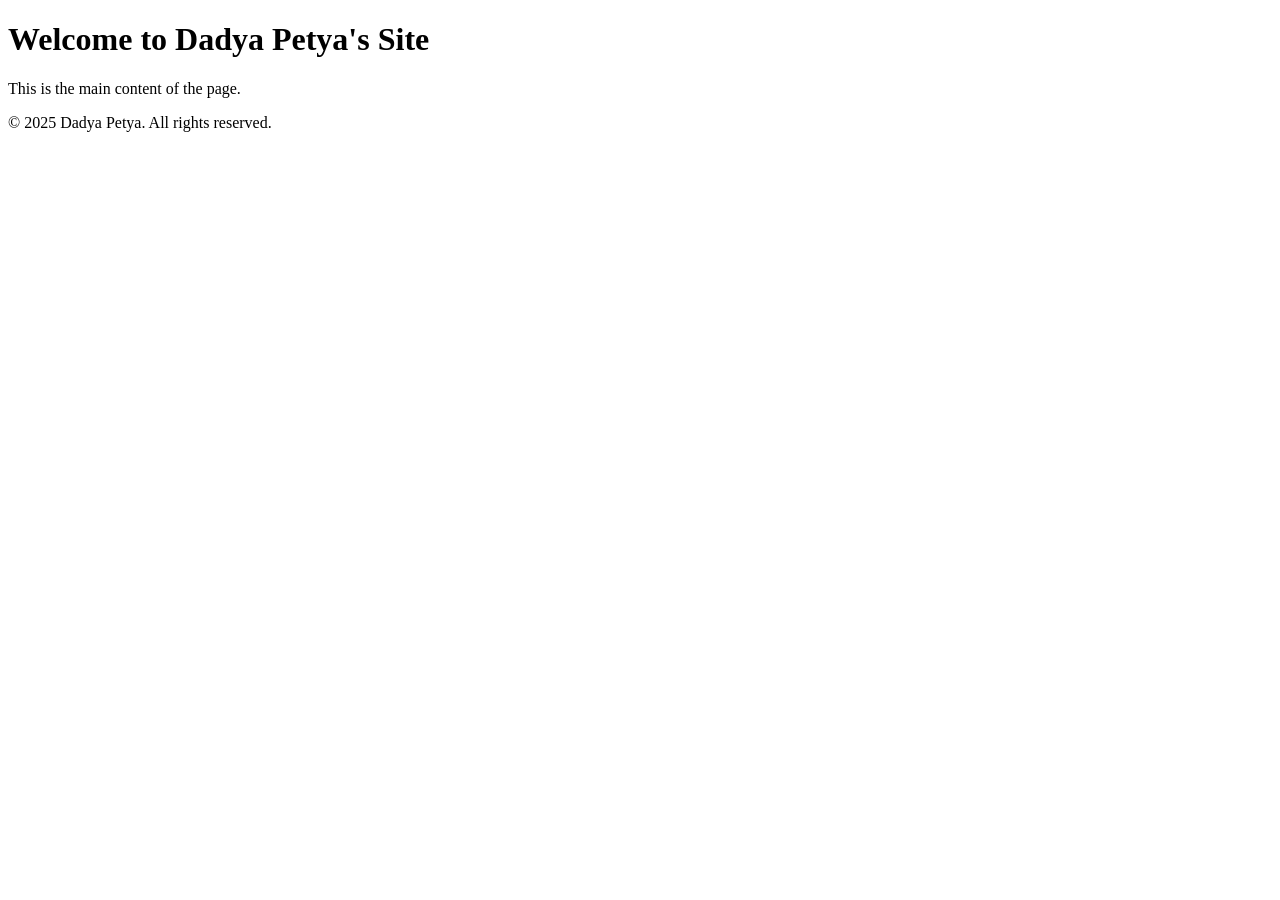
==== index.html @ a1401a0d "rename index.html" ====
<!DOCTYPE html>
<html lang="en">
<head>
    <meta charset="UTF-8">
    <meta name="viewport" content="width=device-width, initial-scale=1.0">
    <title>Dadya Petya Site</title>
</head>
<body>
    <header>
        <h1>Welcome to Dadya Petya's Site</h1>
    </header>
    <main>
        <p>This is the main content of the page.</p>
    </main>
    <footer>
        <p>&copy; 2025 Dadya Petya. All rights reserved.</p>
    </footer>
</body>
</html>
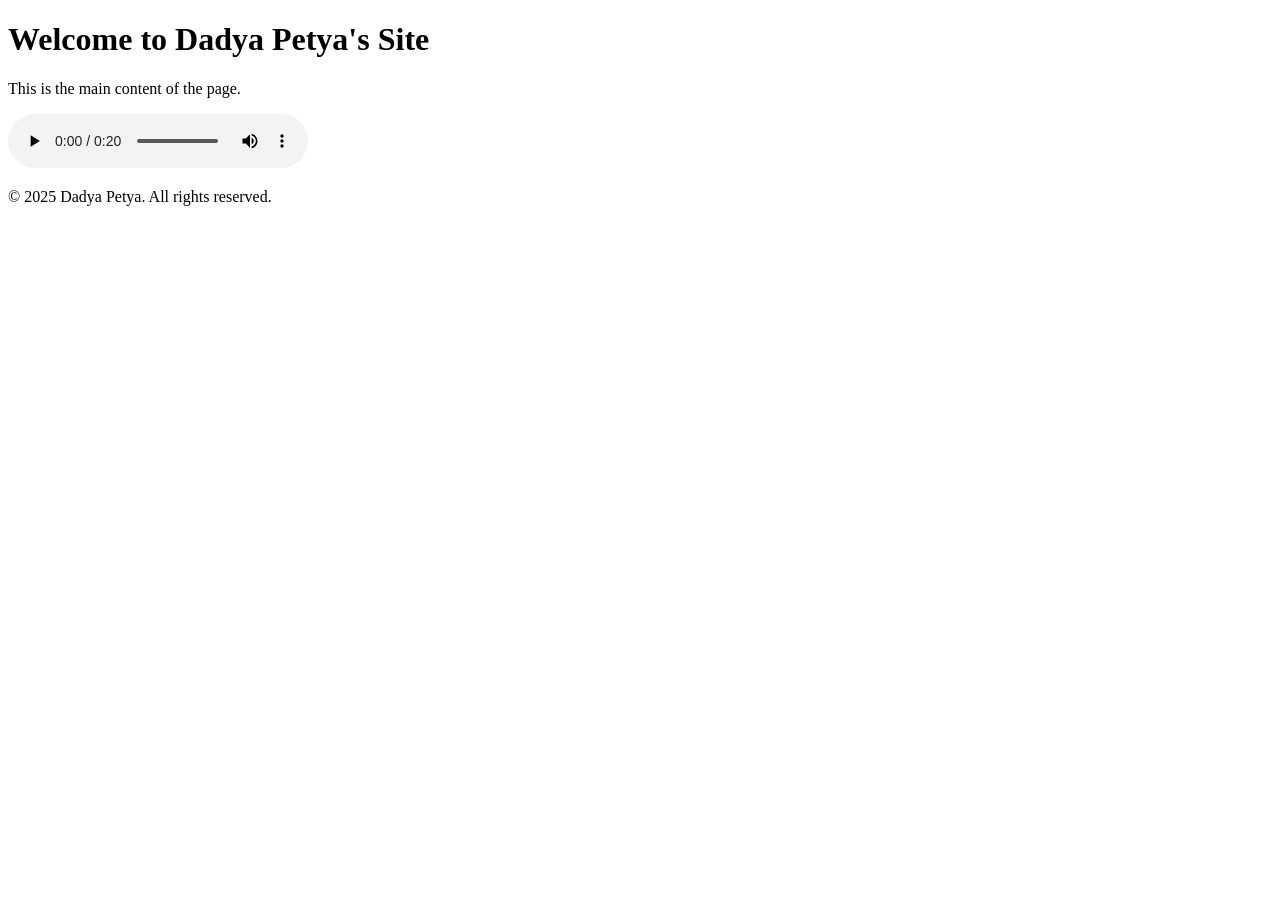
==== commit ebc3a996: "add song" ====
--- a/index.html
+++ b/index.html
@@ -11,6 +11,10 @@
     </header>
     <main>
         <p>This is the main content of the page.</p>
+        <audio controls>
+            <source src="dyadya_comeback.mp3" type="audio/mpeg">
+            Your browser does not support the audio element.
+        </audio>
     </main>
     <footer>
         <p>&copy; 2025 Dadya Petya. All rights reserved.</p>
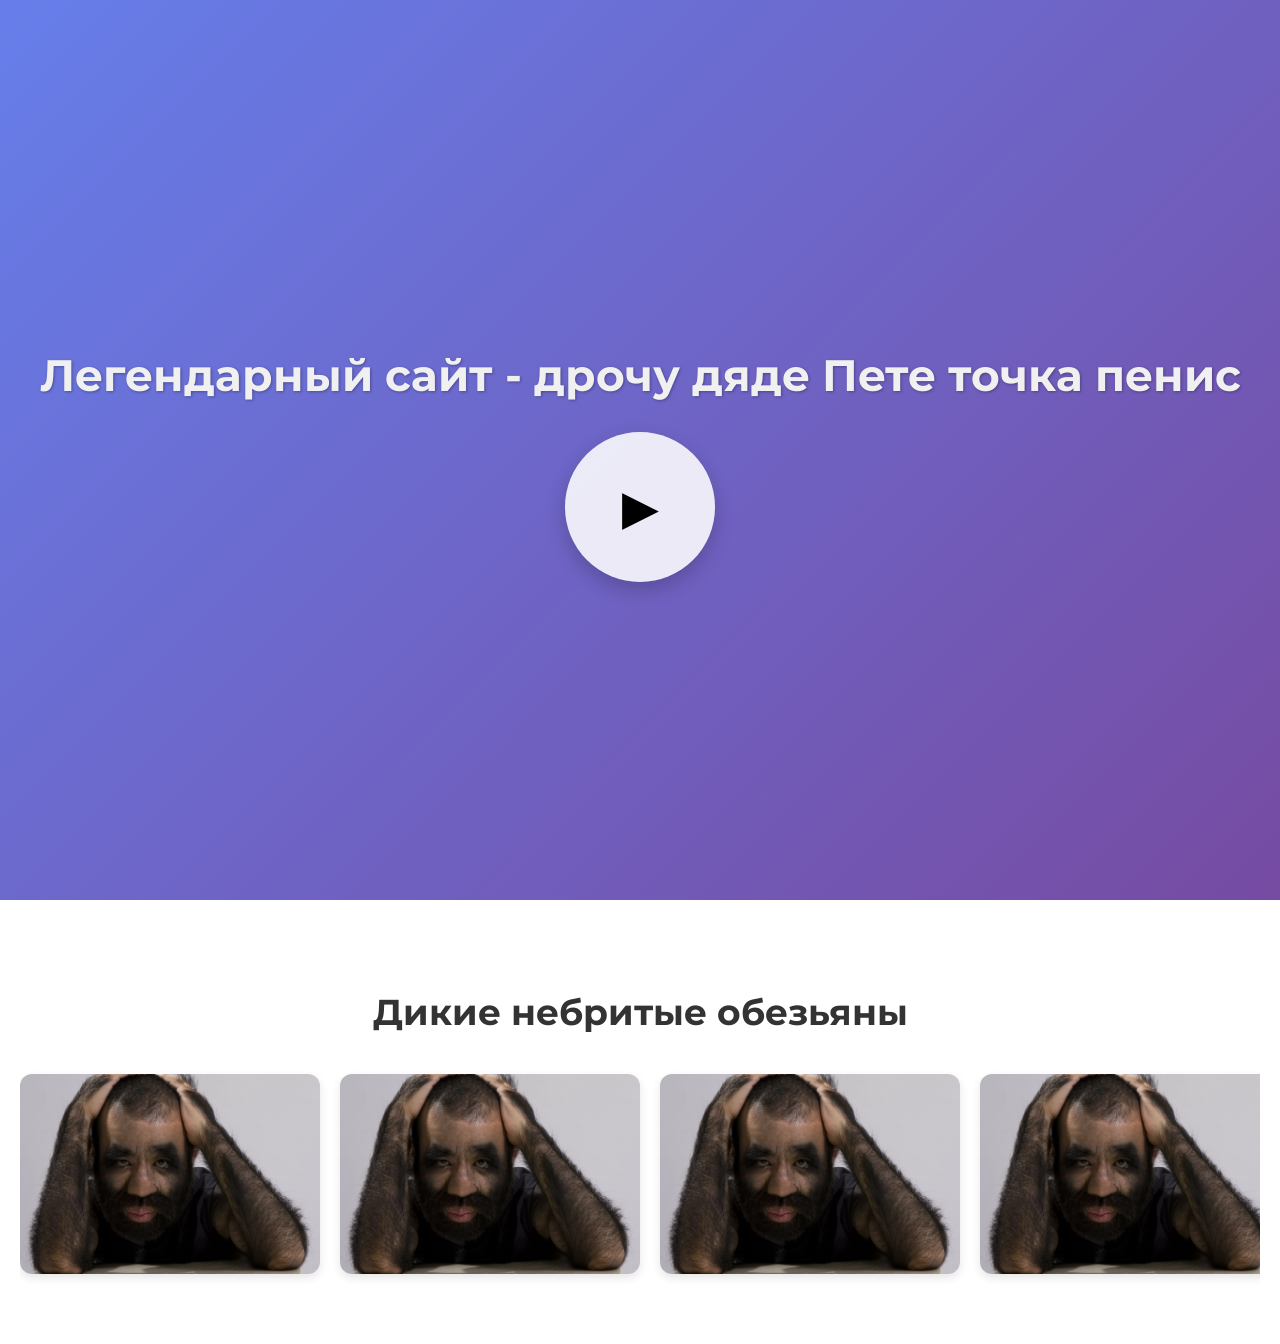
==== commit 8e690f48: "add photo and update css" ====
--- a/index.html
+++ b/index.html
@@ -1,23 +1,48 @@
 <!DOCTYPE html>
 <html lang="en">
 <head>
-    <meta charset="UTF-8">
-    <meta name="viewport" content="width=device-width, initial-scale=1.0">
-    <title>Dadya Petya Site</title>
+  <meta charset="UTF-8">
+  <title>Дяде Пете</title>
+  <link rel="icon" type="image/x-icon" href="favicon.ico">
+  <link rel="stylesheet" href="style.css">
+  <link href="https://fonts.googleapis.com/css2?family=Montserrat:wght@600&display=swap" rel="stylesheet">
 </head>
 <body>
-    <header>
-        <h1>Welcome to Dadya Petya's Site</h1>
-    </header>
-    <main>
-        <p>This is the main content of the page.</p>
-        <audio controls>
-            <source src="dyadya_comeback.mp3" type="audio/mpeg">
-            Your browser does not support the audio element.
-        </audio>
-    </main>
-    <footer>
-        <p>&copy; 2025 Dadya Petya. All rights reserved.</p>
-    </footer>
+
+  <div class="hero-section">
+    <h1 class="title">Легендарный сайт - дрочу дяде Пете точка пенис</h1>
+    <button class="player-button" onclick="togglePlay()">▶</button>
+    <audio id="audio" src="dyadya_comeback.mp3"></audio>
+  </div>
+
+  <div class="carousel-section">
+    <h2 class="carousel-title">Дикие небритые обезьяны</h2>
+    <div class="carousel">
+      <img src="makaka.jpg" alt="Image 1">
+      <img src="makaka.jpg" alt="Image 2">
+      <img src="makaka.jpg" alt="Image 3">
+      <img src="makaka.jpg" alt="Image 4">
+    </div>
+  </div>
+
+  <script>
+    const audio = document.getElementById("audio");
+    const button = document.querySelector(".player-button");
+
+    function togglePlay() {
+      if (audio.paused) {
+        audio.play();
+        button.textContent = '⏸';
+      } else {
+        audio.pause();
+        button.textContent = '▶';
+      }
+    }
+
+    audio.addEventListener('ended', () => {
+      button.textContent = '▶';
+    });
+  </script>
+
 </body>
-</html>+</html>
--- a/style.css
+++ b/style.css
@@ -0,0 +1,73 @@
+/* Главная секция с плеером */
+body {
+    margin: 0;
+    font-family: Arial, sans-serif;
+  }
+  
+  .hero-section {
+    height: 100vh;
+    background: linear-gradient(135deg, #667eea, #764ba2);
+    display: flex;
+    flex-direction: column;
+    justify-content: center;
+    align-items: center;
+    text-align: center;
+  }
+  
+  .title {
+    font-family: 'Montserrat', sans-serif;
+    font-size: 44px;
+    color: #f0f0f0;
+    margin-bottom: 30px;
+    text-shadow: 1px 1px 3px rgba(0,0,0,0.3);
+  }
+  
+  .player-button {
+    width: 150px;
+    height: 150px;
+    border-radius: 50%;
+    background-color: #ffffffdd;
+    border: none;
+    box-shadow: 0 8px 20px rgba(0, 0, 0, 0.2);
+    font-size: 48px;
+    cursor: pointer;
+    transition: transform 0.2s ease;
+  }
+  
+  .player-button:hover {
+    transform: scale(1.1);
+  }
+  
+  /* Секция карусели */
+  .carousel-section {
+    background-color: white;
+    padding: 60px 20px;
+    text-align: center;
+  }
+  
+  .carousel-title {
+    font-family: 'Montserrat', sans-serif;
+    font-size: 36px;
+    margin-bottom: 30px;
+    color: #333;
+  }
+  
+  .carousel {
+    display: flex;
+    overflow-x: auto;
+    gap: 20px;
+    padding: 10px;
+    scroll-snap-type: x mandatory;
+    -webkit-overflow-scrolling: touch;
+  }
+  
+  .carousel img {
+    width: 300px;
+    height: 200px;
+    object-fit: cover;
+    border-radius: 12px;
+    scroll-snap-align: start;
+    flex-shrink: 0;
+    box-shadow: 0 4px 10px rgba(0,0,0,0.1);
+  }
+  
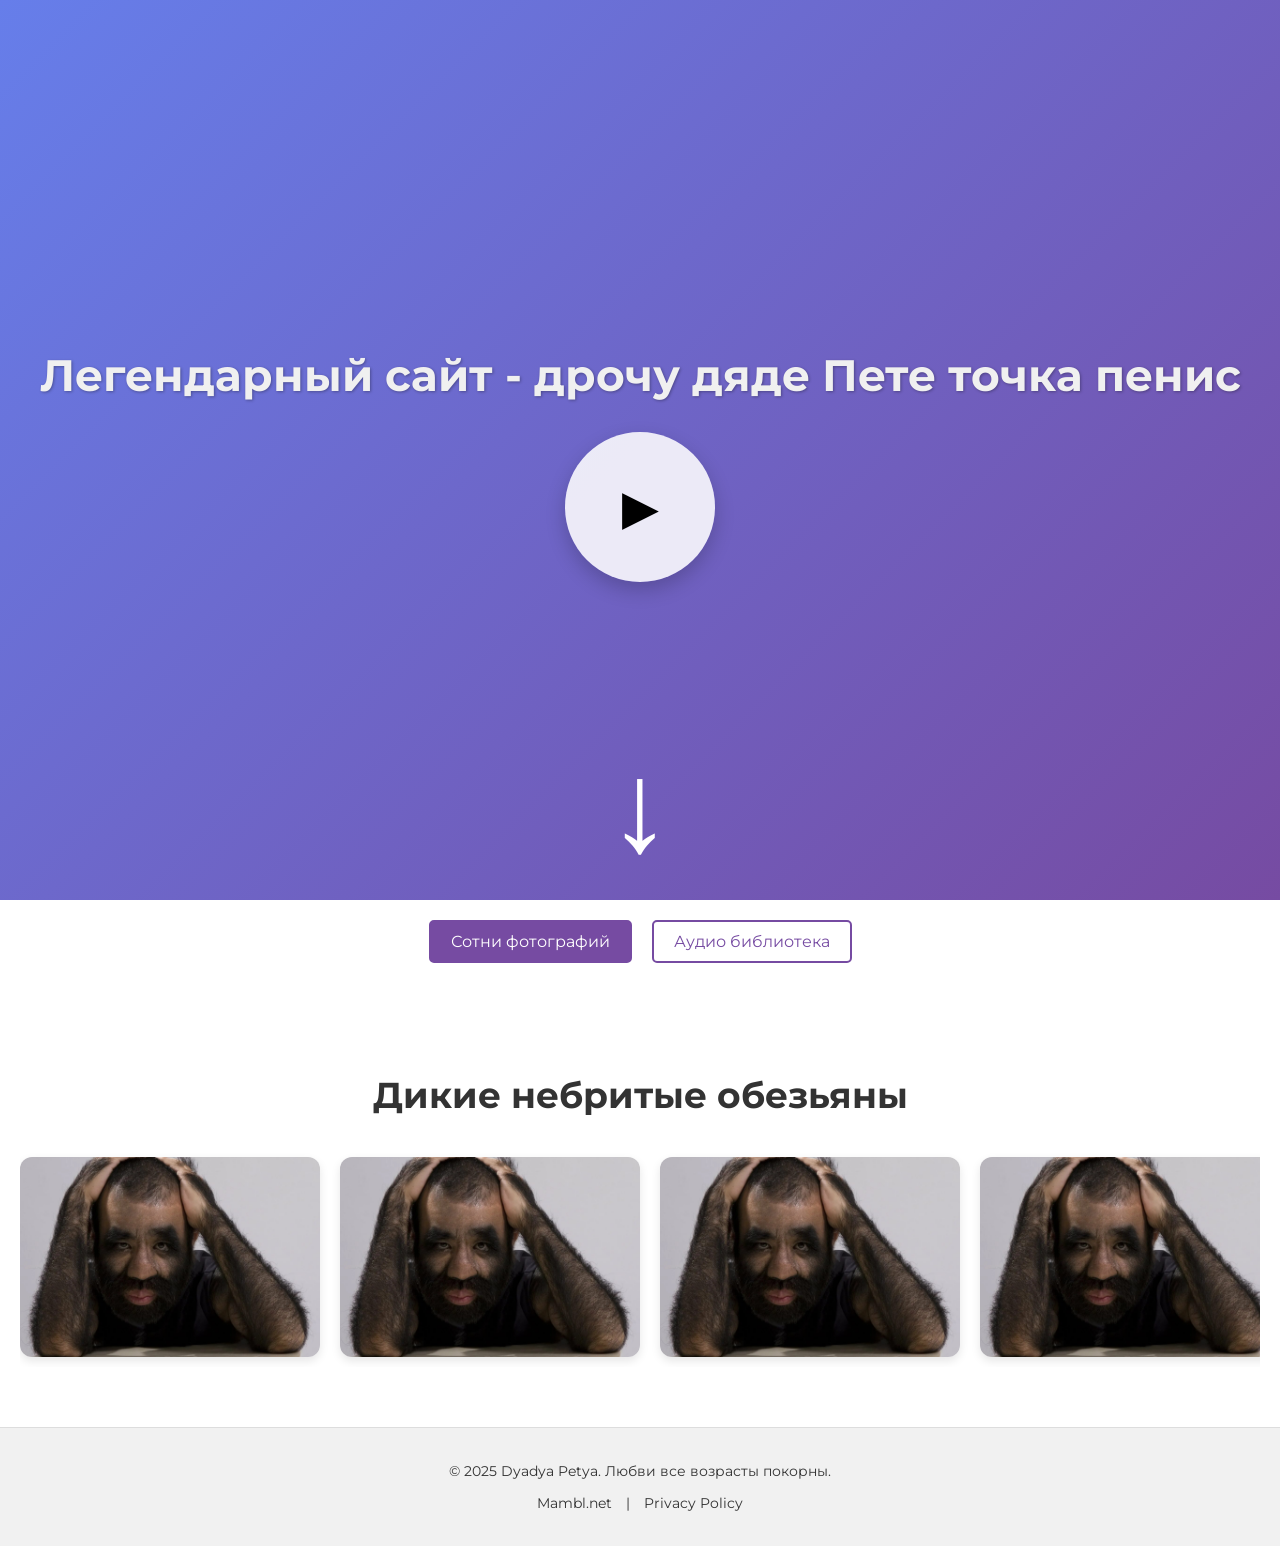
==== commit e1dbc302: "add music" ====
--- a/index.html
+++ b/index.html
@@ -11,11 +11,45 @@
 
   <div class="hero-section">
     <h1 class="title">Легендарный сайт - дрочу дяде Пете точка пенис</h1>
-    <button class="player-button" onclick="togglePlay()">▶</button>
-    <audio id="audio" src="dyadya_comeback.mp3"></audio>
+    <button class="player-button" onclick="togglePlay('audio')">▶</button>
+    <audio id="audio" src="music/dyadya_comeback.mp3"></audio>
+    <div class="scroll-down">&#8595;</div>
   </div>
+  
+  <div class="toggle-buttons">
+    <button id="show-photos" class="toggle-button active">Сотни фотографий</button>
+    <button id="show-audio" class="toggle-button">Аудио библиотека</button>
+  </div>
+  
+  <div id="audio-section" class="content-section" style="display: none;">
+    <div class="custom-audio-player">
+      <h1>Легендарная реклама</h1>
+      <button class="player-button" onclick="togglePlay('legend_reklama')">▶</button>
+      <audio id="legend_reklama" src="music/dyadya_comeback.mp3"></audio>
 
-  <div class="carousel-section">
+      <h1>Запрещенное порно</h1>
+      <button class="player-button" onclick="togglePlay('banned')">▶</button>
+      <audio id="banned" src="music/banned.mp3"></audio>
+
+      <h1>Реклама порносайта</h1>
+      <button class="player-button" onclick="togglePlay('reklama_pornsite')">▶</button>
+      <audio id="reklama_pornsite" src="music/reklama_pornosajta.mp3"></audio>
+
+      <h1>Два бидона</h1>
+      <button class="player-button" onclick="togglePlay('two_bidon')">▶</button>
+      <audio id="two_bidon" src="music/DvaBidona.mp3"></audio>
+
+      <h1>Я приду когда зацветет весна</h1>
+      <button class="player-button" onclick="togglePlay('spring')">▶</button>
+      <audio id="spring" src="music/gitler_sad.mp3"></audio>
+
+      <h1>Лучший друг</h1>
+      <button class="player-button" onclick="togglePlay('best_friend')">▶</button>
+      <audio id="best_friend" src="music/BestFriend.mp3"></audio>
+    </div>
+  </div>
+  
+  <div id="carousel-section" class="carousel-section content-section">
     <h2 class="carousel-title">Дикие небритые обезьяны</h2>
     <div class="carousel">
       <img src="makaka.jpg" alt="Image 1">
@@ -25,24 +59,12 @@
     </div>
   </div>
 
-  <script>
-    const audio = document.getElementById("audio");
-    const button = document.querySelector(".player-button");
+  <footer class="footer">
+    <p>&copy; 2025 Dyadya Petya. Любви все возрасты покорны.</p>
+    <p><a href="https://mambl.net/" target="_blank">Mambl.net</a> | <a href="#">Privacy Policy</a></p>
+  </footer>  
 
-    function togglePlay() {
-      if (audio.paused) {
-        audio.play();
-        button.textContent = '⏸';
-      } else {
-        audio.pause();
-        button.textContent = '▶';
-      }
-    }
-
-    audio.addEventListener('ended', () => {
-      button.textContent = '▶';
-    });
-  </script>
+  <script src="script.js"></script>
 
 </body>
 </html>
--- a/style.css
+++ b/style.css
@@ -12,7 +12,8 @@
     justify-content: center;
     align-items: center;
     text-align: center;
-  }
+    position: relative; /* Нужно для стрелки */
+  }  
   
   .title {
     font-family: 'Montserrat', sans-serif;
@@ -70,4 +71,89 @@
     flex-shrink: 0;
     box-shadow: 0 4px 10px rgba(0,0,0,0.1);
   }
+  
+  .scroll-down {
+    position: absolute;
+    bottom: 20px;
+    font-size: 128px;
+    animation: blink 1.2s infinite;
+    color: #fff;
+    opacity: 0.8;
+    transition: opacity 0.3s ease;
+  }  
+  
+  .footer {
+    background-color: #f1f1f1;
+    color: #333;
+    padding: 20px 10px;
+    text-align: center;
+    font-family: 'Montserrat', sans-serif;
+    font-size: 14px;
+    border-top: 1px solid #ddd;
+  }
+  
+  .footer a {
+    color: #333;
+    text-decoration: none;
+    margin: 0 10px;
+  }
+  
+  .footer a:hover {
+    text-decoration: underline;
+  }
+  
+  .toggle-buttons {
+    display: flex;
+    justify-content: center;
+    background-color: white;
+    padding: 20px;
+    gap: 20px;
+  }
+  
+  .toggle-button {
+    font-family: 'Montserrat', sans-serif;
+    padding: 10px 20px;
+    font-size: 16px;
+    cursor: pointer;
+    border: 2px solid #764ba2;
+    background-color: white;
+    color: #764ba2;
+    border-radius: 5px;
+    transition: all 0.3s ease;
+  }
+  
+  .toggle-button.active,
+  .toggle-button:hover {
+    background-color: #764ba2;
+    color: white;
+  }
+  
+  .content-section {
+    background-color: white;
+    padding: 60px 20px;
+    text-align: center;
+  }
+  
+  .custom-audio-player .player-button {
+    width: 150px;
+    height: 150px;
+    border-radius: 50%;
+    background-color: #764ba2;
+    color: white;
+    border: none;
+    font-size: 48px;
+    cursor: pointer;
+    box-shadow: 0 8px 20px rgba(0, 0, 0, 0.2);
+    transition: transform 0.2s ease;
+  }
+  
+  .custom-audio-player .player-button:hover {
+    transform: scale(1.1);
+  }
+  
+
+  @keyframes blink {
+    0%, 100% { opacity: 0.2; transform: translateY(0); }
+    50% { opacity: 1; transform: translateY(10px); }
+  }
   
